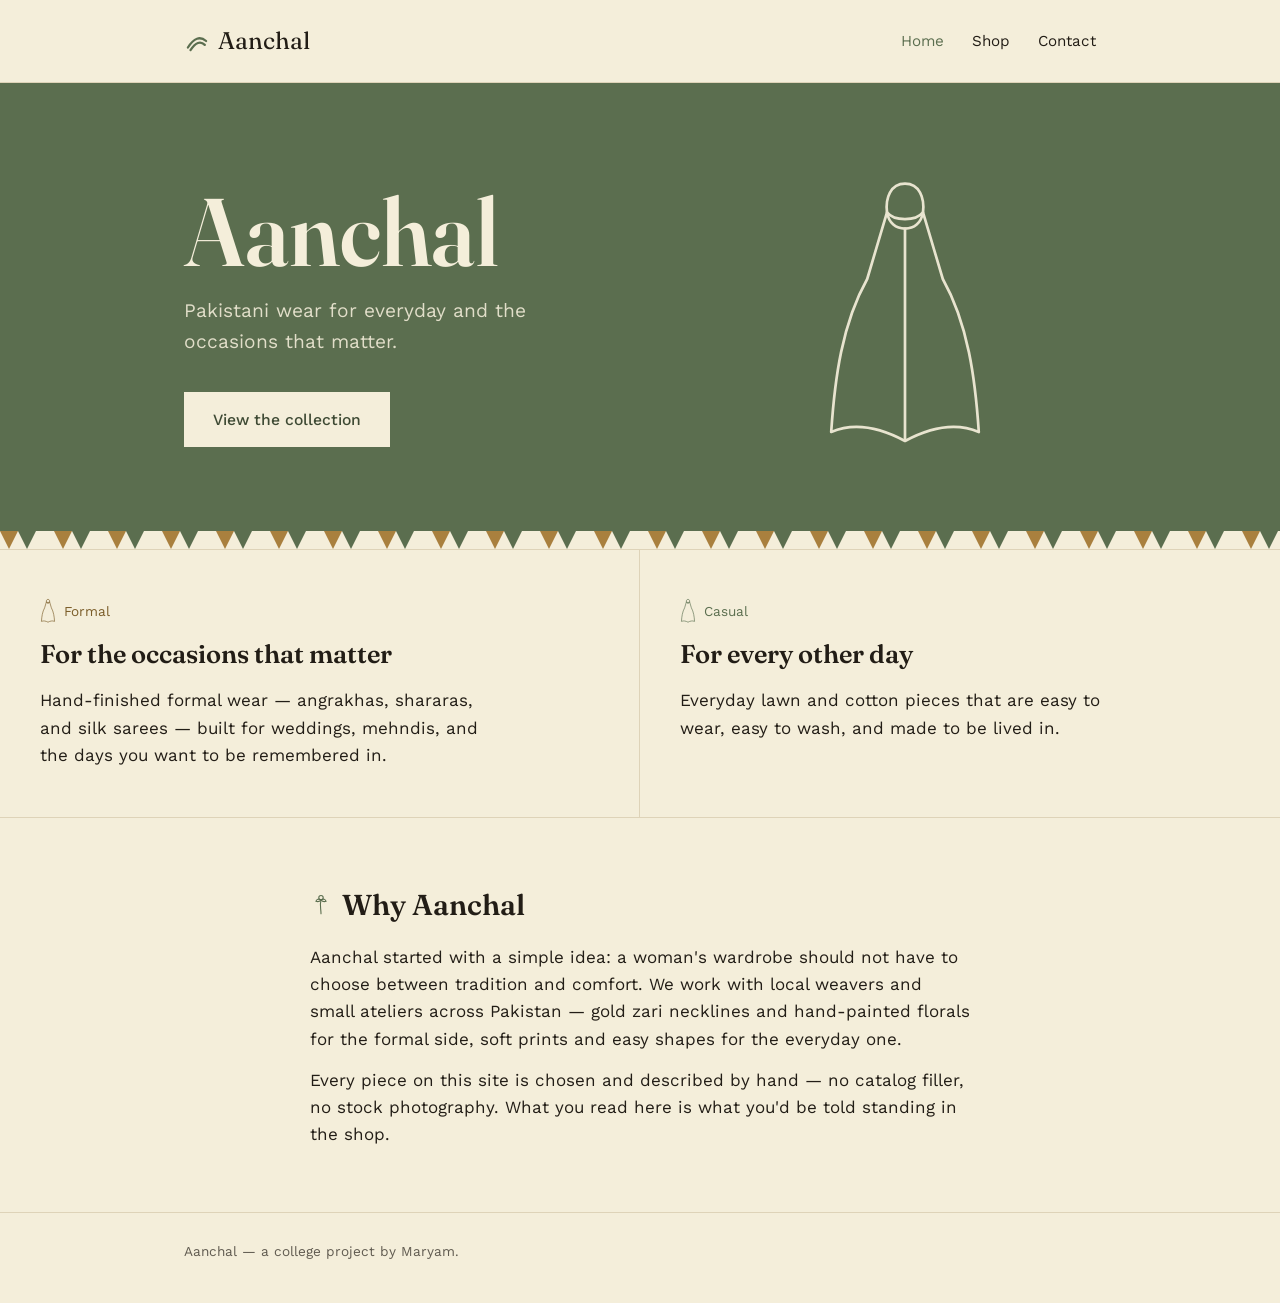
==== index.html @ 56ca83da "Aanchal clothing store website" ====
<!DOCTYPE html>
<html lang="en">
<head>
  <meta charset="UTF-8">
  <meta name="viewport" content="width=device-width, initial-scale=1.0">
  <title>Aanchal — Pakistani Formal &amp; Casual Wear</title>
  <link rel="preconnect" href="https://fonts.googleapis.com">
  <link href="https://fonts.googleapis.com/css2?family=Fraunces:wght@500;600&family=Work+Sans:wght@400;500&display=swap" rel="stylesheet">
  <link rel="stylesheet" href="style.css">
</head>
<body>

  <header class="site-header">
    <div class="wrap">
      <a class="mark" href="index.html"><svg class="logo-mark" viewBox="0 0 40 40" aria-hidden="true"><path d="M6 30 Q20 8 34 20" /><path d="M10 34 Q22 16 32 26" /></svg>Aanchal</a>
      <nav>
        <a href="index.html" aria-current="page">Home</a>
        <a href="shop.html">Shop</a>
        <a href="contact.html">Contact</a>
      </nav>
    </div>
  </header>

  <main>
    <section class="hero">
      <div class="wrap hero-grid">
        <div>
          <h1>Aanchal</h1>
          <p>Pakistani wear for everyday and the occasions that matter.</p>
          <a class="button" href="shop.html">View the collection</a>
        </div>
        <svg class="dress-mark" viewBox="0 0 200 320" role="img" aria-label="Illustration of a flared dress">
          <path d="M100 14 C84 14 78 30 80 46 C82 58 90 64 100 64 C110 64 118 58 120 46 C122 30 116 14 100 14 Z" />
          <path d="M80 46 L58 120 C30 170 22 230 18 290 C46 278 74 286 100 300 C126 286 154 278 182 290 C178 230 170 170 142 120 L120 46 C112 56 88 56 80 46 Z" />
          <line x1="100" y1="64" x2="100" y2="298" />
        </svg>
      </div>
    </section>
    <div class="trim"></div>

    <section class="split">
      <div class="formal">
        <span class="tag"><svg class="dress-icon" viewBox="0 0 200 320" aria-hidden="true"><path d="M100 14 C84 14 78 30 80 46 C82 58 90 64 100 64 C110 64 118 58 120 46 C122 30 116 14 100 14 Z" /><path d="M80 46 L58 120 C30 170 22 230 18 290 C46 278 74 286 100 300 C126 286 154 278 182 290 C178 230 170 170 142 120 L120 46 C112 56 88 56 80 46 Z" /></svg>Formal</span>
        <h2>For the occasions that matter</h2>
        <p>Hand-finished formal wear — angrakhas, shararas, and silk sarees — built for weddings, mehndis, and the days you want to be remembered in.</p>
      </div>
      <div class="casual">
        <span class="tag"><svg class="dress-icon" viewBox="0 0 200 320" aria-hidden="true"><path d="M100 14 C84 14 78 30 80 46 C82 58 90 64 100 64 C110 64 118 58 120 46 C122 30 116 14 100 14 Z" /><path d="M80 46 L58 120 C30 170 22 230 18 290 C46 278 74 286 100 300 C126 286 154 278 182 290 C178 230 170 170 142 120 L120 46 C112 56 88 56 80 46 Z" /></svg>Casual</span>
        <h2>For every other day</h2>
        <p>Everyday lawn and cotton pieces that are easy to wear, easy to wash, and made to be lived in.</p>
      </div>
    </section>

    <section class="story wrap">
      <h2><svg class="sprig-icon" viewBox="0 0 60 60" aria-hidden="true"><path d="M30 54 C30 40 26 30 30 16" /><path d="M30 16 C24 12 18 14 16 20 C22 22 27 20 30 16 Z" /><path d="M30 16 C36 12 42 14 44 20 C38 22 33 20 30 16 Z" /><circle cx="30" cy="10" r="6" /></svg>Why Aanchal</h2>
      <p>Aanchal started with a simple idea: a woman's wardrobe should not have to choose between tradition and comfort. We work with local weavers and small ateliers across Pakistan — gold zari necklines and hand-painted florals for the formal side, soft prints and easy shapes for the everyday one.</p>
      <p>Every piece on this site is chosen and described by hand — no catalog filler, no stock photography. What you read here is what you'd be told standing in the shop.</p>
    </section>
  </main>

  <footer class="site-footer">
    <div class="wrap">
      <p>Aanchal — a college project by Maryam.</p>
    </div>
  </footer>

</body>
</html>
---- style.css ----
:root {
  --cream: #f4eeda;
  --ink: #221d16;
  --brass: #a9803e;
  --gold: #7a5c28;
  --stone: #ded3b8;
  --sage: #5b6e4f;
  --sage-deep: #3e4a34;

  --serif: "Fraunces", Georgia, "Times New Roman", serif;
  --sans: "Work Sans", Arial, Helvetica, sans-serif;
}

* {
  box-sizing: border-box;
}

html {
  scroll-behavior: smooth;
}

body {
  margin: 0;
  background: var(--cream);
  color: var(--ink);
  font-family: var(--sans);
  font-size: 17px;
  line-height: 1.6;
}

a {
  color: var(--sage);
}

a:focus-visible,
button:focus-visible {
  outline: 2px solid var(--sage);
  outline-offset: 3px;
}

img {
  max-width: 100%;
}

.wrap {
  max-width: 960px;
  margin: 0 auto;
  padding: 0 24px;
}

/* ---- header ---- */

.site-header {
  border-bottom: 1px solid var(--stone);
}

.site-header .wrap {
  display: flex;
  align-items: center;
  justify-content: space-between;
  padding-top: 22px;
  padding-bottom: 22px;
}

.site-header .mark {
  display: inline-flex;
  align-items: center;
  gap: 8px;
  font-family: var(--serif);
  font-size: 1.5rem;
  text-decoration: none;
  color: var(--ink);
}

.logo-mark {
  width: 26px;
  height: 26px;
  fill: none;
  stroke: var(--sage);
  stroke-width: 3.5;
  stroke-linecap: round;
}

.site-header nav {
  display: flex;
  gap: 28px;
}

.site-header nav a {
  color: var(--ink);
  text-decoration: none;
  font-size: 0.95rem;
}

.site-header nav a:hover,
.site-header nav a[aria-current="page"] {
  color: var(--sage);
}

/* ---- trim (the scalloped border that runs through the site) ---- */

.trim {
  height: 18px;
  background-image: url("data:image/svg+xml,%3Csvg xmlns='http://www.w3.org/2000/svg' width='54' height='18'%3E%3Cpolygon points='0,0 18,0 9,18' fill='%23a9803e'/%3E%3Cpolygon points='18,0 36,0 27,18' fill='%235b6e4f'/%3E%3Cpolygon points='36,0 54,0 45,18' fill='%23f4eeda'/%3E%3C/svg%3E");
  background-repeat: repeat-x;
  background-size: 54px 18px;
}

/* ---- hero ---- */

.hero {
  background: var(--sage);
  color: var(--cream);
}

.hero .wrap {
  padding: 88px 24px 72px;
}

.hero h1 {
  font-family: var(--serif);
  font-weight: 600;
  font-size: clamp(3.2rem, 10vw, 6rem);
  margin: 0 0 18px;
  line-height: 0.98;
  color: var(--cream);
}

.hero p {
  max-width: 36ch;
  font-size: 1.2rem;
  margin: 0 0 34px;
  color: var(--cream);
  opacity: 0.88;
}

.button {
  display: inline-block;
  background: var(--cream);
  color: var(--sage-deep);
  font-family: var(--sans);
  font-weight: 500;
  font-size: 0.98rem;
  text-decoration: none;
  padding: 14px 28px;
  border: 1px solid var(--cream);
}

.button:hover {
  background: var(--sage-deep);
  color: var(--cream);
}

.button:focus-visible {
  outline: 2px solid var(--brass);
  outline-offset: 3px;
}

/* ---- two-part intro ---- */

.split {
  display: grid;
  grid-template-columns: 1fr 1fr;
  border-top: 1px solid var(--stone);
  border-bottom: 1px solid var(--stone);
}

.split > div {
  padding: 48px 40px;
}

.split > div:first-child {
  border-right: 1px solid var(--stone);
}

.split h2 {
  font-family: var(--serif);
  font-weight: 600;
  font-size: 1.6rem;
  margin: 0 0 12px;
}

.split .tag {
  display: inline-flex;
  align-items: center;
  gap: 8px;
  font-size: 0.85rem;
  color: var(--gold);
  margin-bottom: 10px;
}

.split .casual .tag {
  color: var(--sage);
}

.dress-icon {
  width: 16px;
  height: 26px;
  fill: none;
  stroke: currentColor;
  stroke-width: 8;
  stroke-linejoin: round;
}

/* ---- hero illustration ---- */

.hero-grid {
  display: grid;
  grid-template-columns: 1.3fr 1fr;
  align-items: center;
  gap: 32px;
}

.dress-mark {
  width: 100%;
  max-width: 180px;
  height: auto;
  justify-self: center;
  fill: none;
  stroke: var(--cream);
  stroke-width: 3;
  stroke-linejoin: round;
  stroke-linecap: round;
  opacity: 0.92;
}


.split p {
  margin: 0;
  max-width: 42ch;
}

/* ---- story block ---- */

.story {
  padding: 64px 0;
  max-width: 60ch;
}

.story h2 {
  display: flex;
  align-items: center;
  gap: 10px;
  font-family: var(--serif);
  font-weight: 600;
  font-size: 1.8rem;
  margin: 0 0 16px;
}

.sprig-icon {
  width: 22px;
  height: 22px;
  fill: none;
  stroke: var(--sage);
  stroke-width: 3;
  stroke-linejoin: round;
  stroke-linecap: round;
}

.story p {
  margin: 0 0 14px;
}

.story p:last-child {
  margin-bottom: 0;
}

/* ---- shop list ---- */

.page-hero {
  background: var(--sage-deep);
  color: var(--cream);
  padding: 56px 0;
}

.page-hero h1 {
  font-family: var(--serif);
  font-weight: 600;
  font-size: clamp(2.4rem, 6vw, 3.2rem);
  margin: 0 0 10px;
  color: var(--cream);
}

.page-hero p {
  margin: 0;
  max-width: 48ch;
  color: var(--cream);
  opacity: 0.88;
}

.category {
  margin-top: 48px;
}

.category:first-of-type {
  margin-top: 56px;
}

.category h2 {
  display: flex;
  align-items: center;
  gap: 10px;
  font-family: var(--serif);
  font-weight: 600;
  font-size: 1.5rem;
  color: var(--gold);
  margin: 0 0 4px;
}

.category.casual h2 {
  color: var(--sage);
}

.category-icon {
  width: 18px;
  height: 29px;
  fill: none;
  stroke: currentColor;
  stroke-width: 8;
  stroke-linejoin: round;
}

.category .count {
  font-size: 0.9rem;
  color: var(--ink);
  opacity: 0.65;
  margin: 0 0 8px;
}

.item-list {
  border-top: 1px solid var(--stone);
}

.item {
  display: flex;
  align-items: center;
  gap: 20px;
  padding: 18px 20px;
  border-bottom: 1px solid var(--stone);
  border-left: 3px solid var(--gold);
  transition: background-color 0.15s ease;
}

.item > div {
  flex: 1;
  min-width: 0;
}

.category.casual .item {
  border-left-color: var(--sage);
}

.item-art {
  width: 64px;
  height: 171px;
  flex-shrink: 0;
  object-fit: cover;
  object-position: top center;
  border: 1px solid var(--stone);
}

.item:hover {
  background-color: var(--stone);
  background-color: color-mix(in srgb, var(--stone) 55%, transparent);
}

.item-name {
  font-family: var(--serif);
  font-size: 1.2rem;
  margin: 0 0 6px;
}

.item-desc {
  margin: 0;
  max-width: 52ch;
  font-size: 0.97rem;
}

.item-price {
  font-family: var(--serif);
  font-size: 1.2rem;
  white-space: nowrap;
  padding-top: 2px;
}

/* ---- contact ---- */

.contact-main {
  padding: 88px 0;
  display: flex;
  justify-content: center;
  text-align: center;
}

.contact-card {
  max-width: 46ch;
  border: 1px solid var(--stone);
  padding: 56px 48px;
}

.contact-card h1 {
  font-family: var(--serif);
  font-weight: 600;
  font-size: clamp(2.2rem, 6vw, 3rem);
  margin: 0 0 20px;
}

.contact-card p {
  margin: 0 0 20px;
}

.contact-card .email {
  display: inline-block;
  font-family: var(--serif);
  font-size: 1.3rem;
  border-bottom: 1px solid var(--brass);
  padding-bottom: 2px;
  text-decoration: none;
  color: var(--ink);
}

.contact-card .place {
  margin-top: 28px;
  font-size: 0.9rem;
  color: var(--ink);
  opacity: 0.7;
}

/* ---- footer ---- */

.site-footer {
  border-top: 1px solid var(--stone);
  padding: 28px 0 40px;
}

.site-footer p {
  margin: 0;
  font-size: 0.85rem;
  color: var(--ink);
  opacity: 0.7;
}

/* ---- mobile ---- */

@media (max-width: 640px) {
  .wrap {
    padding: 0 18px;
  }

  .site-header .wrap {
    flex-direction: column;
    align-items: flex-start;
    gap: 14px;
  }

  .site-header nav {
    gap: 20px;
  }

  .hero .wrap {
    padding: 56px 18px 48px;
  }

  .page-hero {
    padding: 40px 0;
  }

  .hero-grid {
    grid-template-columns: 1fr;
    text-align: center;
  }

  .hero-grid .button {
    margin: 0 auto;
  }

  .dress-mark {
    max-width: 120px;
    order: -1;
  }

  .contact-card {
    padding: 40px 28px;
  }

  .split {
    grid-template-columns: 1fr;
  }

  .split > div:first-child {
    border-right: none;
    border-bottom: 1px solid var(--stone);
  }

  .split > div {
    padding: 32px 0;
  }

  .item {
    flex-direction: column;
    align-items: flex-start;
    gap: 10px;
  }

  .item-art {
    width: 84px;
    height: 224px;
  }

  .contact-main {
    padding: 56px 0;
  }
}
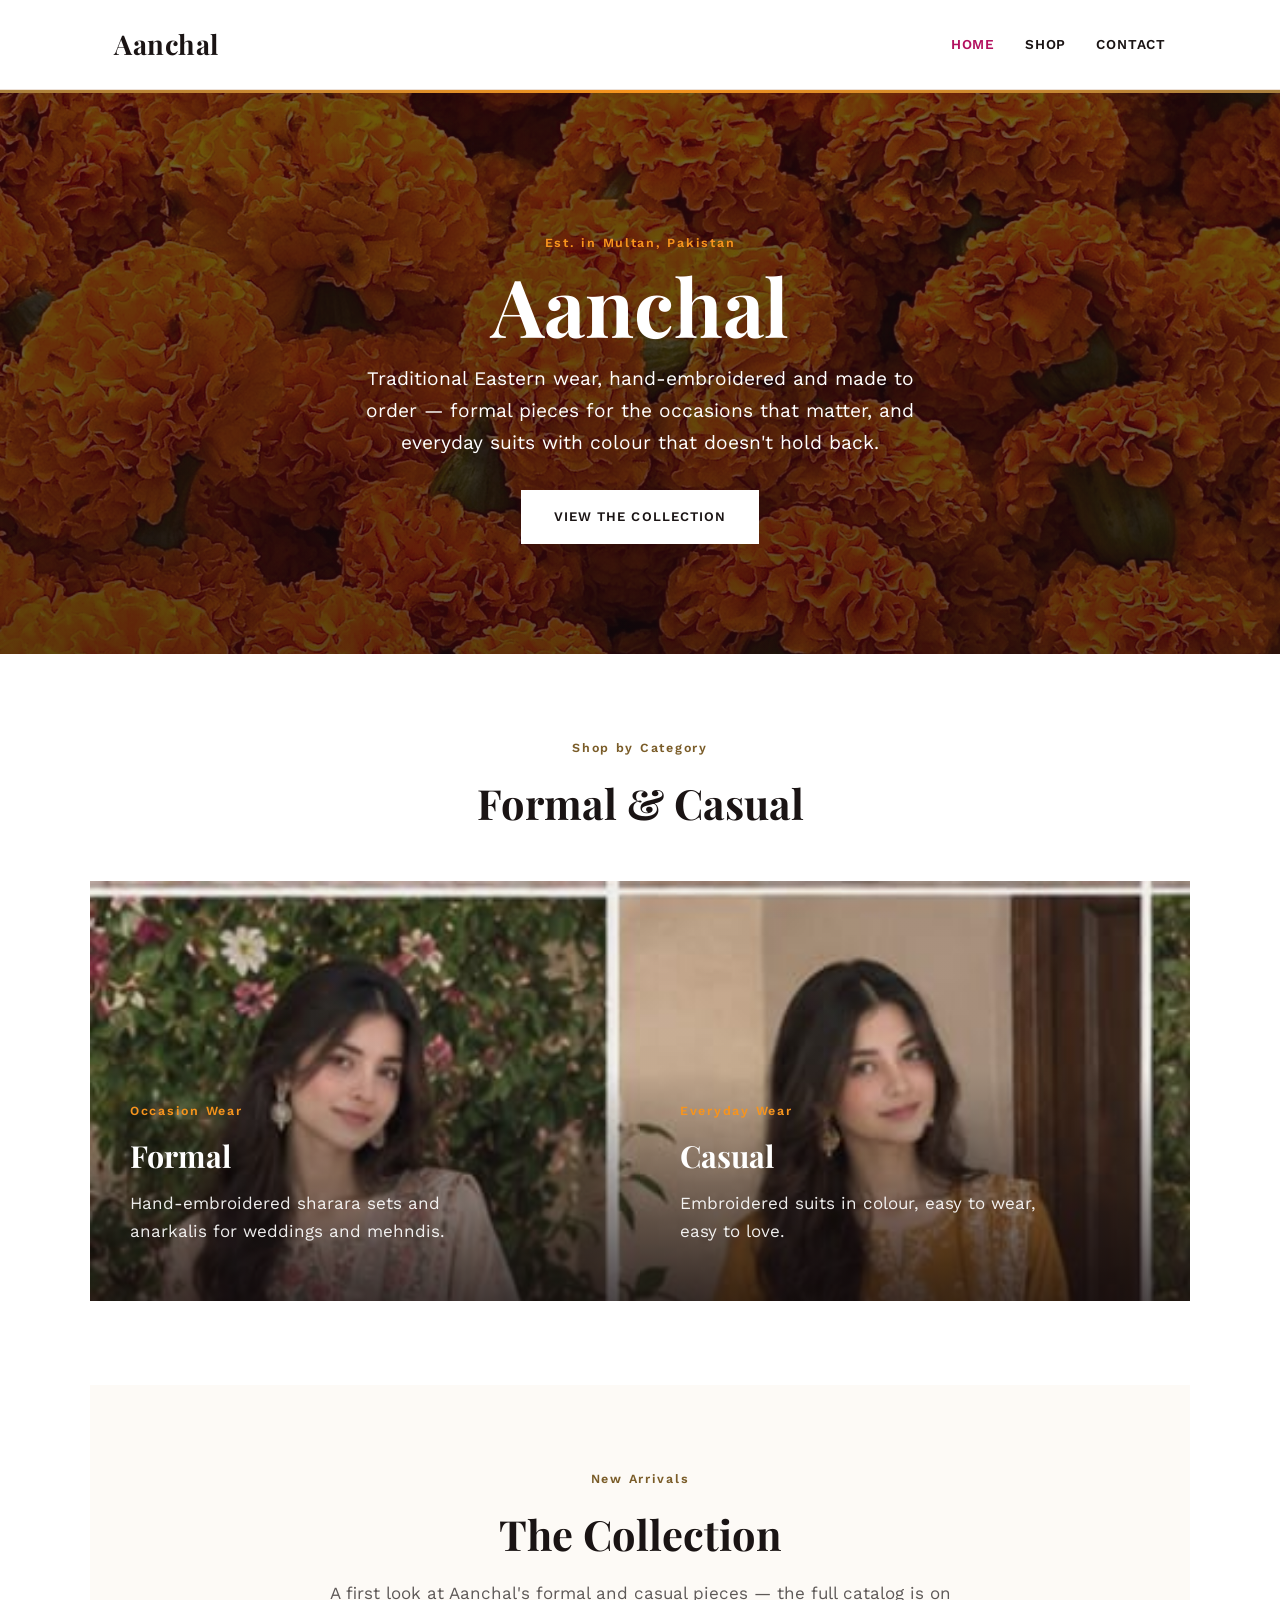
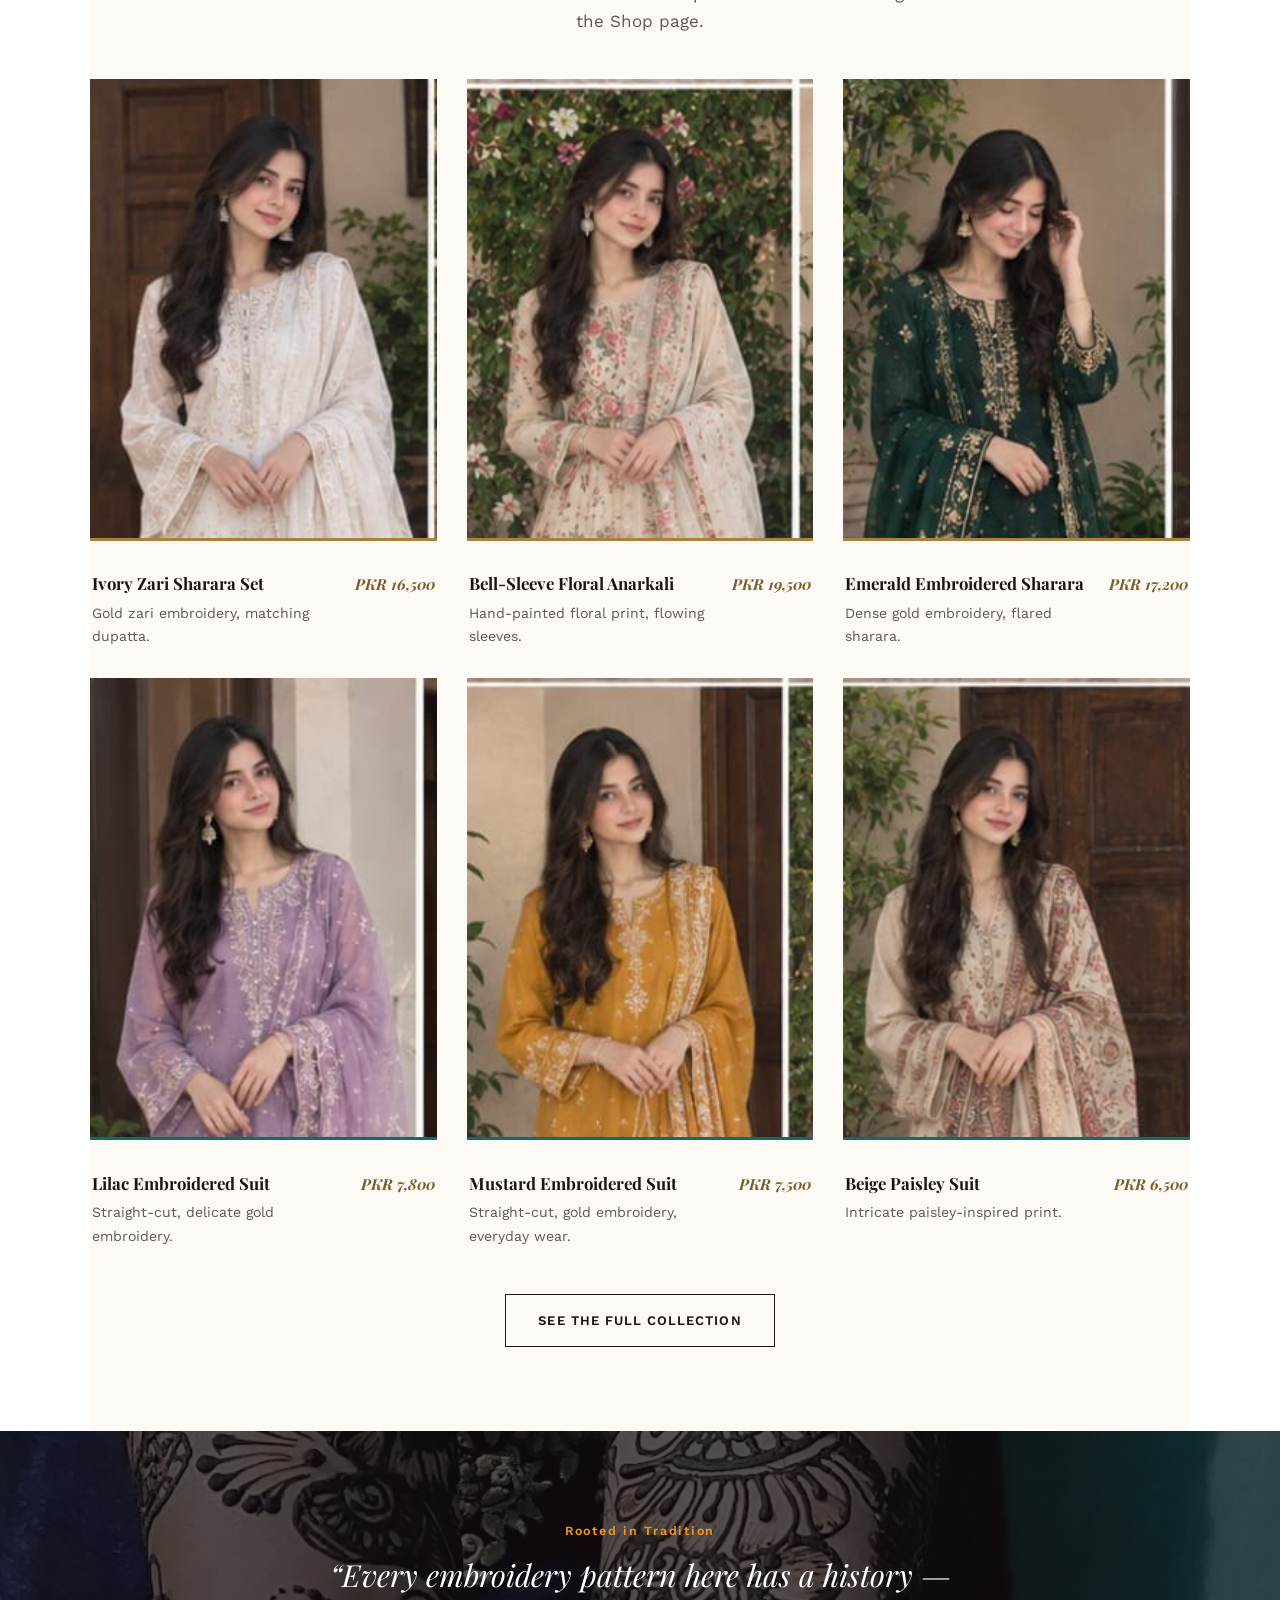
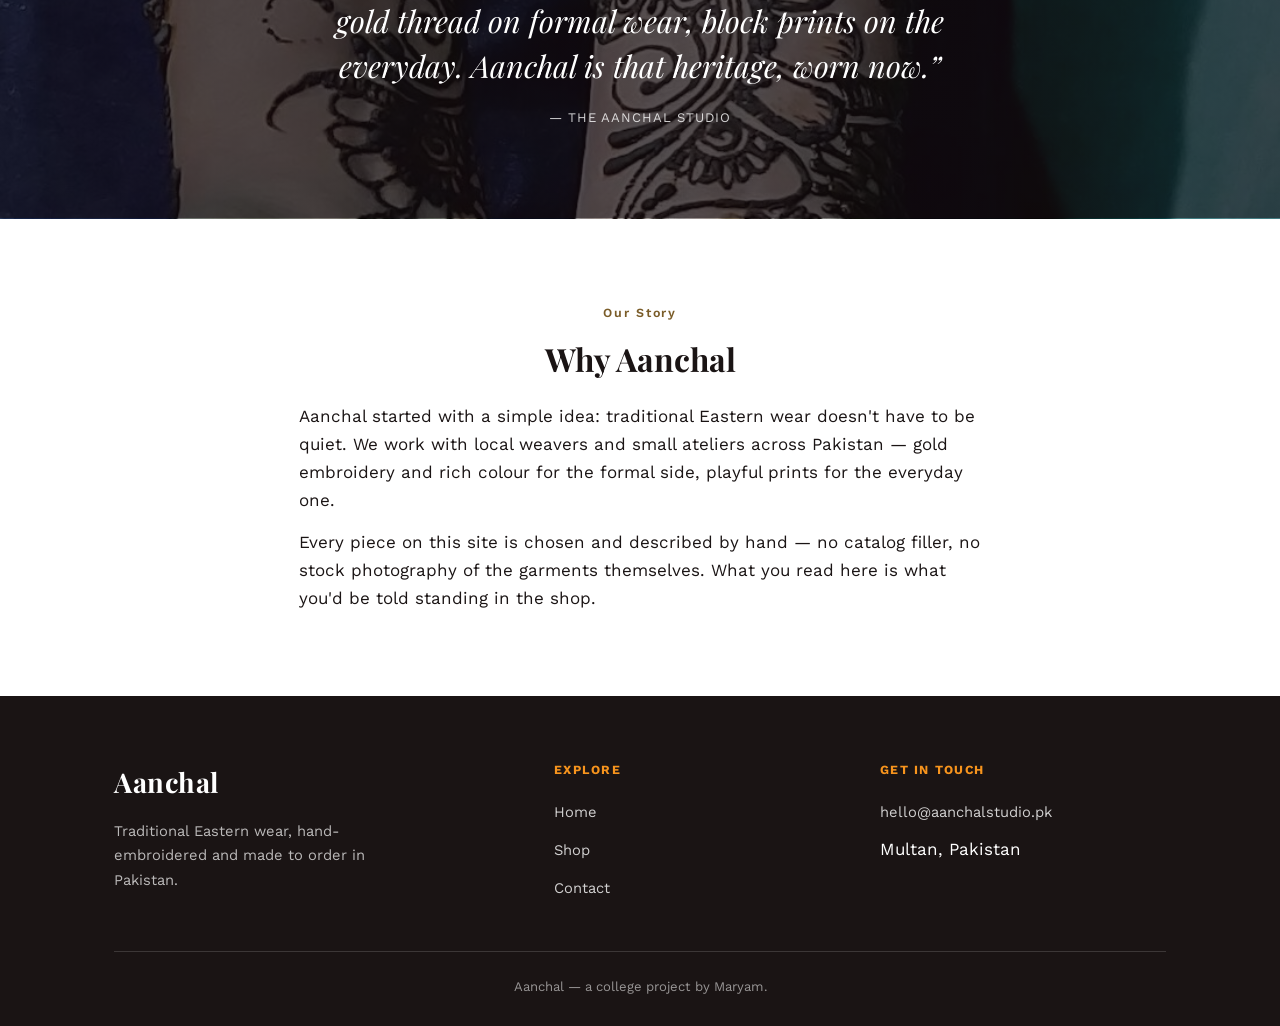
==== commit b5b84252: "Mature, traditional-branded redesign: wordmark logo, real free-license photography, new sections" ====
--- a/index.html
+++ b/index.html
@@ -3,16 +3,16 @@
 <head>
   <meta charset="UTF-8">
   <meta name="viewport" content="width=device-width, initial-scale=1.0">
-  <title>Aanchal — Pakistani Formal &amp; Casual Wear</title>
+  <title>Aanchal — Traditional Eastern Wear</title>
   <link rel="preconnect" href="https://fonts.googleapis.com">
-  <link href="https://fonts.googleapis.com/css2?family=Fraunces:wght@500;600&family=Work+Sans:wght@400;500&display=swap" rel="stylesheet">
+  <link href="https://fonts.googleapis.com/css2?family=Playfair+Display:ital,wght@0,700;1,600&family=Work+Sans:wght@400;500;600&display=swap" rel="stylesheet">
   <link rel="stylesheet" href="style.css">
 </head>
 <body>
 
   <header class="site-header">
     <div class="wrap">
-      <a class="mark" href="index.html"><svg class="logo-mark" viewBox="0 0 40 40" aria-hidden="true"><path d="M6 30 Q20 8 34 20" /><path d="M10 34 Q22 16 32 26" /></svg>Aanchal</a>
+      <a class="mark" href="index.html">Aanchal</a>
       <nav>
         <a href="index.html" aria-current="page">Home</a>
         <a href="shop.html">Shop</a>
@@ -20,49 +20,171 @@
       </nav>
     </div>
   </header>
+  <div class="trim"></div>
 
   <main>
     <section class="hero">
-      <div class="wrap hero-grid">
-        <div>
-          <h1>Aanchal</h1>
-          <p>Pakistani wear for everyday and the occasions that matter.</p>
-          <a class="button" href="shop.html">View the collection</a>
-        </div>
-        <svg class="dress-mark" viewBox="0 0 200 320" role="img" aria-label="Illustration of a flared dress">
-          <path d="M100 14 C84 14 78 30 80 46 C82 58 90 64 100 64 C110 64 118 58 120 46 C122 30 116 14 100 14 Z" />
-          <path d="M80 46 L58 120 C30 170 22 230 18 290 C46 278 74 286 100 300 C126 286 154 278 182 290 C178 230 170 170 142 120 L120 46 C112 56 88 56 80 46 Z" />
-          <line x1="100" y1="64" x2="100" y2="298" />
-        </svg>
-      </div>
-    </section>
-    <div class="trim"></div>
-
-    <section class="split">
-      <div class="formal">
-        <span class="tag"><svg class="dress-icon" viewBox="0 0 200 320" aria-hidden="true"><path d="M100 14 C84 14 78 30 80 46 C82 58 90 64 100 64 C110 64 118 58 120 46 C122 30 116 14 100 14 Z" /><path d="M80 46 L58 120 C30 170 22 230 18 290 C46 278 74 286 100 300 C126 286 154 278 182 290 C178 230 170 170 142 120 L120 46 C112 56 88 56 80 46 Z" /></svg>Formal</span>
-        <h2>For the occasions that matter</h2>
-        <p>Hand-finished formal wear — angrakhas, shararas, and silk sarees — built for weddings, mehndis, and the days you want to be remembered in.</p>
-      </div>
-      <div class="casual">
-        <span class="tag"><svg class="dress-icon" viewBox="0 0 200 320" aria-hidden="true"><path d="M100 14 C84 14 78 30 80 46 C82 58 90 64 100 64 C110 64 118 58 120 46 C122 30 116 14 100 14 Z" /><path d="M80 46 L58 120 C30 170 22 230 18 290 C46 278 74 286 100 300 C126 286 154 278 182 290 C178 230 170 170 142 120 L120 46 C112 56 88 56 80 46 Z" /></svg>Casual</span>
-        <h2>For every other day</h2>
-        <p>Everyday lawn and cotton pieces that are easy to wear, easy to wash, and made to be lived in.</p>
+      <div class="wrap">
+        <span class="eyebrow">Est. in Multan, Pakistan</span>
+        <h1>Aanchal</h1>
+        <p>Traditional Eastern wear, hand-embroidered and made to order — formal pieces for the occasions that matter, and everyday suits with colour that doesn't hold back.</p>
+        <a class="button on-dark" href="shop.html">View the Collection</a>
       </div>
     </section>
 
-    <section class="story wrap">
-      <h2><svg class="sprig-icon" viewBox="0 0 60 60" aria-hidden="true"><path d="M30 54 C30 40 26 30 30 16" /><path d="M30 16 C24 12 18 14 16 20 C22 22 27 20 30 16 Z" /><path d="M30 16 C36 12 42 14 44 20 C38 22 33 20 30 16 Z" /><circle cx="30" cy="10" r="6" /></svg>Why Aanchal</h2>
-      <p>Aanchal started with a simple idea: a woman's wardrobe should not have to choose between tradition and comfort. We work with local weavers and small ateliers across Pakistan — gold zari necklines and hand-painted florals for the formal side, soft prints and easy shapes for the everyday one.</p>
-      <p>Every piece on this site is chosen and described by hand — no catalog filler, no stock photography. What you read here is what you'd be told standing in the shop.</p>
+    <section class="collection wrap reveal">
+      <div class="section-head">
+        <span class="eyebrow">Shop by Category</span>
+        <h2>Formal &amp; Casual</h2>
+      </div>
+      <div class="category-tiles">
+        <a class="tile tile-formal" href="shop.html">
+          <div class="tile-body">
+            <span class="eyebrow">Occasion Wear</span>
+            <h3>Formal</h3>
+            <p>Hand-embroidered sharara sets and anarkalis for weddings and mehndis.</p>
+          </div>
+        </a>
+        <a class="tile tile-casual" href="shop.html">
+          <div class="tile-body">
+            <span class="eyebrow">Everyday Wear</span>
+            <h3>Casual</h3>
+            <p>Embroidered suits in colour, easy to wear, easy to love.</p>
+          </div>
+        </a>
+      </div>
+    </section>
+
+    <section class="collection on-paper wrap reveal">
+      <div class="section-head">
+        <span class="eyebrow">New Arrivals</span>
+        <h2>The Collection</h2>
+        <p>A first look at Aanchal's formal and casual pieces — the full catalog is on the Shop page.</p>
+      </div>
+      <div class="grid">
+        <div class="card">
+          <div class="card-photo">
+            <img src="images/formal-ivory-sharara.jpg" alt="Ivory sharara set with gold embroidery">
+          </div>
+          <div class="card-body">
+            <div>
+              <p class="card-name">Ivory Zari Sharara Set</p>
+              <p class="card-desc">Gold zari embroidery, matching dupatta.</p>
+            </div>
+            <p class="card-price">PKR 16,500</p>
+          </div>
+        </div>
+        <div class="card">
+          <div class="card-photo">
+            <img src="images/formal-floral-anarkali.jpg" alt="Ivory floor-length anarkali with a pink floral print">
+          </div>
+          <div class="card-body">
+            <div>
+              <p class="card-name">Bell-Sleeve Floral Anarkali</p>
+              <p class="card-desc">Hand-painted floral print, flowing sleeves.</p>
+            </div>
+            <p class="card-price">PKR 19,500</p>
+          </div>
+        </div>
+        <div class="card">
+          <div class="card-photo">
+            <img src="images/formal-emerald-sharara.jpg" alt="Emerald green sharara set with gold embroidery">
+          </div>
+          <div class="card-body">
+            <div>
+              <p class="card-name">Emerald Embroidered Sharara</p>
+              <p class="card-desc">Dense gold embroidery, flared sharara.</p>
+            </div>
+            <p class="card-price">PKR 17,200</p>
+          </div>
+        </div>
+        <div class="card casual">
+          <div class="card-photo">
+            <img src="images/casual-lilac-suit.jpg" alt="Lilac suit with delicate gold embroidery">
+          </div>
+          <div class="card-body">
+            <div>
+              <p class="card-name">Lilac Embroidered Suit</p>
+              <p class="card-desc">Straight-cut, delicate gold embroidery.</p>
+            </div>
+            <p class="card-price">PKR 7,800</p>
+          </div>
+        </div>
+        <div class="card casual">
+          <div class="card-photo">
+            <img src="images/casual-mustard-suit.jpg" alt="Mustard yellow suit with gold embroidery">
+          </div>
+          <div class="card-body">
+            <div>
+              <p class="card-name">Mustard Embroidered Suit</p>
+              <p class="card-desc">Straight-cut, gold embroidery, everyday wear.</p>
+            </div>
+            <p class="card-price">PKR 7,500</p>
+          </div>
+        </div>
+        <div class="card casual">
+          <div class="card-photo">
+            <img src="images/casual-beige-paisley-suit.jpg" alt="Beige suit with a paisley-inspired print">
+          </div>
+          <div class="card-body">
+            <div>
+              <p class="card-name">Beige Paisley Suit</p>
+              <p class="card-desc">Intricate paisley-inspired print.</p>
+            </div>
+            <p class="card-price">PKR 6,500</p>
+          </div>
+        </div>
+      </div>
+      <div class="collection-more">
+        <a class="button ghost" href="shop.html">See the Full Collection</a>
+      </div>
+    </section>
+
+    <section class="heritage-strip reveal">
+      <div class="wrap">
+        <span class="eyebrow">Rooted in Tradition</span>
+        <p>&ldquo;Every embroidery pattern here has a history — gold thread on formal wear, block prints on the everyday. Aanchal is that heritage, worn now.&rdquo;</p>
+        <cite>— The Aanchal Studio</cite>
+      </div>
+    </section>
+
+    <section class="story reveal">
+      <span class="eyebrow story-eyebrow">Our Story</span>
+      <h2>Why Aanchal</h2>
+      <p>Aanchal started with a simple idea: traditional Eastern wear doesn't have to be quiet. We work with local weavers and small ateliers across Pakistan — gold embroidery and rich colour for the formal side, playful prints for the everyday one.</p>
+      <p>Every piece on this site is chosen and described by hand — no catalog filler, no stock photography of the garments themselves. What you read here is what you'd be told standing in the shop.</p>
     </section>
   </main>
 
   <footer class="site-footer">
     <div class="wrap">
-      <p>Aanchal — a college project by Maryam.</p>
+      <div class="footer-grid">
+        <div>
+          <a class="mark" href="index.html">Aanchal</a>
+          <p>Traditional Eastern wear, hand-embroidered and made to order in Pakistan.</p>
+        </div>
+        <div class="footer-col">
+          <h4>Explore</h4>
+          <ul>
+            <li><a href="index.html">Home</a></li>
+            <li><a href="shop.html">Shop</a></li>
+            <li><a href="contact.html">Contact</a></li>
+          </ul>
+        </div>
+        <div class="footer-col">
+          <h4>Get in Touch</h4>
+          <ul>
+            <li><a href="mailto:hello@aanchalstudio.pk">hello@aanchalstudio.pk</a></li>
+            <li>Multan, Pakistan</li>
+          </ul>
+        </div>
+      </div>
+      <div class="bottom">
+        <p>Aanchal — a college project by Maryam.</p>
+      </div>
     </div>
   </footer>
 
+  <script src="script.js"></script>
 </body>
 </html>
--- a/style.css
+++ b/style.css
@@ -1,13 +1,17 @@
 :root {
-  --cream: #f4eeda;
-  --ink: #221d16;
-  --brass: #a9803e;
-  --gold: #7a5c28;
-  --stone: #ded3b8;
-  --sage: #5b6e4f;
-  --sage-deep: #3e4a34;
-
-  --serif: "Fraunces", Georgia, "Times New Roman", serif;
+  --white: #ffffff;
+  --ink: #1a1414;
+  --rani: #b3105f;
+  --marigold: #f7941d;
+  --teal: #0b6e6e;
+  --gold: #a9803e;
+  --gold-text: #7a5c28;
+  --rani-tint: #fbe8f0;
+  --teal-tint: #e3f0ef;
+  --paper: #fdfaf6;
+  --line: #ece1d8;
+
+  --display: "Playfair Display", Georgia, "Times New Roman", serif;
   --sans: "Work Sans", Arial, Helvetica, sans-serif;
 }
 
@@ -21,20 +25,20 @@
 
 body {
   margin: 0;
-  background: var(--cream);
+  background: var(--white);
   color: var(--ink);
   font-family: var(--sans);
   font-size: 17px;
-  line-height: 1.6;
+  line-height: 1.65;
 }
 
 a {
-  color: var(--sage);
+  color: var(--rani);
 }
 
 a:focus-visible,
 button:focus-visible {
-  outline: 2px solid var(--sage);
+  outline: 2px solid var(--teal);
   outline-offset: 3px;
 }
 
@@ -43,15 +47,48 @@
 }
 
 .wrap {
-  max-width: 960px;
+  max-width: 1100px;
   margin: 0 auto;
   padding: 0 24px;
 }
 
+.eyebrow {
+  display: block;
+  font-size: 0.78rem;
+  font-weight: 600;
+  letter-spacing: 0.14em;
+  color: var(--gold-text);
+  margin-bottom: 10px;
+}
+
+/* ---- reveal-on-scroll ---- */
+
+.reveal {
+  opacity: 0;
+  transform: translateY(18px);
+  transition: opacity 0.7s ease, transform 0.7s ease;
+}
+
+.reveal.is-visible {
+  opacity: 1;
+  transform: none;
+}
+
+@media (prefers-reduced-motion: reduce) {
+  .reveal {
+    opacity: 1;
+    transform: none;
+    transition: none;
+  }
+}
+
 /* ---- header ---- */
 
 .site-header {
-  border-bottom: 1px solid var(--stone);
+  border-bottom: 1px solid var(--line);
+  background: var(--white);
+  position: relative;
+  z-index: 5;
 }
 
 .site-header .wrap {
@@ -62,331 +99,483 @@
   padding-bottom: 22px;
 }
 
-.site-header .mark {
-  display: inline-flex;
-  align-items: center;
-  gap: 8px;
-  font-family: var(--serif);
-  font-size: 1.5rem;
+.mark {
+  font-family: var(--display);
+  font-weight: 700;
+  font-size: 1.7rem;
+  letter-spacing: 0.02em;
   text-decoration: none;
   color: var(--ink);
-}
-
-.logo-mark {
-  width: 26px;
-  height: 26px;
-  fill: none;
-  stroke: var(--sage);
-  stroke-width: 3.5;
-  stroke-linecap: round;
 }
 
 .site-header nav {
   display: flex;
-  gap: 28px;
+  gap: 30px;
 }
 
 .site-header nav a {
   color: var(--ink);
   text-decoration: none;
-  font-size: 0.95rem;
+  font-size: 0.85rem;
+  font-weight: 600;
+  letter-spacing: 0.06em;
+  text-transform: uppercase;
 }
 
 .site-header nav a:hover,
 .site-header nav a[aria-current="page"] {
-  color: var(--sage);
-}
-
-/* ---- trim (the scalloped border that runs through the site) ---- */
+  color: var(--rani);
+}
+
+/* ---- gold trim ---- */
 
 .trim {
-  height: 18px;
-  background-image: url("data:image/svg+xml,%3Csvg xmlns='http://www.w3.org/2000/svg' width='54' height='18'%3E%3Cpolygon points='0,0 18,0 9,18' fill='%23a9803e'/%3E%3Cpolygon points='18,0 36,0 27,18' fill='%235b6e4f'/%3E%3Cpolygon points='36,0 54,0 45,18' fill='%23f4eeda'/%3E%3C/svg%3E");
-  background-repeat: repeat-x;
-  background-size: 54px 18px;
-}
-
-/* ---- hero ---- */
-
-.hero {
-  background: var(--sage);
-  color: var(--cream);
-}
-
-.hero .wrap {
-  padding: 88px 24px 72px;
-}
-
-.hero h1 {
-  font-family: var(--serif);
-  font-weight: 600;
-  font-size: clamp(3.2rem, 10vw, 6rem);
-  margin: 0 0 18px;
-  line-height: 0.98;
-  color: var(--cream);
-}
-
-.hero p {
-  max-width: 36ch;
-  font-size: 1.2rem;
-  margin: 0 0 34px;
-  color: var(--cream);
-  opacity: 0.88;
-}
+  height: 3px;
+  background: linear-gradient(90deg, var(--gold), var(--marigold), var(--gold));
+}
+
+/* ---- buttons ---- */
 
 .button {
   display: inline-block;
-  background: var(--cream);
-  color: var(--sage-deep);
+  background: var(--rani);
+  color: var(--white);
   font-family: var(--sans);
-  font-weight: 500;
-  font-size: 0.98rem;
+  font-weight: 600;
+  font-size: 0.82rem;
+  letter-spacing: 0.08em;
+  text-transform: uppercase;
   text-decoration: none;
-  padding: 14px 28px;
-  border: 1px solid var(--cream);
+  padding: 15px 32px;
+  border: 1px solid var(--rani);
+  transition: background-color 0.15s ease, color 0.15s ease;
 }
 
 .button:hover {
-  background: var(--sage-deep);
-  color: var(--cream);
-}
-
-.button:focus-visible {
-  outline: 2px solid var(--brass);
-  outline-offset: 3px;
-}
-
-/* ---- two-part intro ---- */
+  background: transparent;
+  color: var(--rani);
+}
+
+.button.ghost {
+  background: transparent;
+  color: var(--ink);
+  border-color: var(--ink);
+}
+
+.button.ghost:hover {
+  background: var(--ink);
+  color: var(--white);
+}
+
+.button.on-dark {
+  background: var(--white);
+  color: var(--ink);
+  border-color: var(--white);
+}
+
+.button.on-dark:hover {
+  background: transparent;
+  color: var(--white);
+}
+
+/* ---- hero ---- */
+
+.hero {
+  position: relative;
+  padding: 140px 0 110px;
+  text-align: center;
+  color: var(--white);
+  background-image: linear-gradient(rgba(20, 10, 14, 0.62), rgba(20, 10, 14, 0.68)), url("images/texture/marigold.jpg");
+  background-size: cover;
+  background-position: center 30%;
+}
+
+.hero .wrap {
+  position: relative;
+}
+
+.hero .eyebrow {
+  color: var(--marigold);
+}
+
+.hero h1 {
+  font-family: var(--display);
+  font-weight: 700;
+  font-size: clamp(3rem, 8vw, 5rem);
+  margin: 0 0 16px;
+  line-height: 1.05;
+  color: var(--white);
+  animation: settleIn 0.8s ease-out both;
+}
+
+.hero p {
+  max-width: 46ch;
+  margin: 0 auto 32px;
+  font-size: 1.2rem;
+  color: var(--white);
+  opacity: 0.92;
+  animation: settleIn 0.8s ease-out 0.15s both;
+}
+
+.hero .button {
+  animation: settleIn 0.8s ease-out 0.3s both;
+}
+
+@keyframes settleIn {
+  from {
+    opacity: 0;
+    transform: translateY(16px);
+  }
+  to {
+    opacity: 1;
+    transform: none;
+  }
+}
+
+@media (prefers-reduced-motion: reduce) {
+  .hero h1,
+  .hero p,
+  .hero .button {
+    animation: none;
+  }
+}
+
+/* ---- section heading ---- */
+
+.section-head {
+  text-align: center;
+  max-width: 58ch;
+  margin: 0 auto 44px;
+}
+
+.section-head h2 {
+  font-family: var(--display);
+  font-weight: 700;
+  font-size: clamp(2rem, 5vw, 2.6rem);
+  margin: 0 0 10px;
+}
+
+.section-head p {
+  margin: 0;
+  color: var(--ink);
+  opacity: 0.7;
+}
+
+/* ---- shop by category tiles ---- */
+
+.category-tiles {
+  display: grid;
+  grid-template-columns: 1fr 1fr;
+}
+
+.tile {
+  position: relative;
+  min-height: 420px;
+  display: flex;
+  align-items: flex-end;
+  padding: 40px;
+  color: var(--white);
+  text-decoration: none;
+  background-size: cover;
+  background-position: top center;
+}
+
+.tile::before {
+  content: "";
+  position: absolute;
+  inset: 0;
+  background: linear-gradient(to top, rgba(15, 8, 10, 0.75), rgba(15, 8, 10, 0.05) 55%);
+}
+
+.tile-formal {
+  background-image: url("images/formal-floral-anarkali.jpg");
+}
+
+.tile-casual {
+  background-image: url("images/casual-mustard-suit.jpg");
+}
+
+.tile-body {
+  position: relative;
+  z-index: 1;
+}
+
+.tile .eyebrow {
+  color: var(--marigold);
+}
+
+.tile h3 {
+  font-family: var(--display);
+  font-weight: 700;
+  font-size: 1.9rem;
+  margin: 0 0 8px;
+  color: var(--white);
+}
+
+.tile p {
+  margin: 0 0 16px;
+  max-width: 34ch;
+  opacity: 0.92;
+}
+
+/* ---- collection grid (shared by home + shop) ---- */
+
+.collection {
+  padding: 84px 0;
+}
+
+.collection.on-paper {
+  background: var(--paper);
+}
+
+.grid {
+  display: grid;
+  grid-template-columns: repeat(3, 1fr);
+  gap: 30px;
+}
+
+.card {
+  display: flex;
+  flex-direction: column;
+}
+
+.card-photo {
+  position: relative;
+  overflow: hidden;
+  aspect-ratio: 3 / 4;
+  border-bottom: 3px solid var(--gold);
+}
+
+.card.casual .card-photo {
+  border-bottom-color: var(--teal);
+}
+
+.card-photo img {
+  width: 100%;
+  height: 100%;
+  object-fit: cover;
+  object-position: top center;
+  display: block;
+  transition: transform 0.4s ease;
+}
+
+.card:hover .card-photo img {
+  transform: scale(1.04);
+}
+
+.card-body {
+  padding: 16px 2px 0;
+  display: flex;
+  justify-content: space-between;
+  align-items: baseline;
+  gap: 10px;
+}
+
+.card-name {
+  font-family: var(--display);
+  font-weight: 700;
+  font-size: 1.05rem;
+  margin: 0 0 4px;
+}
+
+.card-desc {
+  margin: 0;
+  font-size: 0.88rem;
+  opacity: 0.7;
+  max-width: 34ch;
+}
+
+.card-price {
+  flex-shrink: 0;
+  font-family: var(--display);
+  font-weight: 700;
+  font-style: italic;
+  font-size: 0.95rem;
+  color: var(--gold-text);
+  white-space: nowrap;
+}
+
+.collection-more {
+  text-align: center;
+  margin-top: 46px;
+}
+
+/* ---- traditional element divider ---- */
+
+.heritage-strip {
+  position: relative;
+  padding: 90px 0;
+  text-align: center;
+  color: var(--white);
+  background-image: linear-gradient(rgba(20, 10, 14, 0.72), rgba(20, 10, 14, 0.72)), url("images/texture/henna-crop.jpg");
+  background-size: cover;
+  background-position: center;
+}
+
+.heritage-strip .wrap {
+  max-width: 62ch;
+}
+
+.heritage-strip .eyebrow {
+  color: var(--marigold);
+}
+
+.heritage-strip p {
+  font-family: var(--display);
+  font-style: italic;
+  font-size: clamp(1.4rem, 3.5vw, 1.9rem);
+  line-height: 1.5;
+  margin: 0;
+  color: var(--white);
+}
+
+.heritage-strip cite {
+  display: block;
+  margin-top: 18px;
+  font-family: var(--sans);
+  font-style: normal;
+  font-size: 0.82rem;
+  letter-spacing: 0.08em;
+  text-transform: uppercase;
+  opacity: 0.8;
+}
+
+/* ---- split (formal/casual intro, kept for shop page use) ---- */
 
 .split {
   display: grid;
   grid-template-columns: 1fr 1fr;
-  border-top: 1px solid var(--stone);
-  border-bottom: 1px solid var(--stone);
 }
 
 .split > div {
-  padding: 48px 40px;
-}
-
-.split > div:first-child {
-  border-right: 1px solid var(--stone);
+  padding: 56px 44px;
+}
+
+.split .formal {
+  background: var(--rani-tint);
+}
+
+.split .casual {
+  background: var(--teal-tint);
+}
+
+.split .tag {
+  display: inline-block;
+  font-size: 0.78rem;
+  font-weight: 600;
+  letter-spacing: 0.1em;
+  text-transform: uppercase;
+  color: var(--rani);
+  margin-bottom: 10px;
+}
+
+.split .casual .tag {
+  color: var(--teal);
 }
 
 .split h2 {
-  font-family: var(--serif);
-  font-weight: 600;
-  font-size: 1.6rem;
+  font-family: var(--display);
+  font-weight: 700;
+  font-size: 1.7rem;
   margin: 0 0 12px;
 }
-
-.split .tag {
-  display: inline-flex;
-  align-items: center;
-  gap: 8px;
-  font-size: 0.85rem;
-  color: var(--gold);
-  margin-bottom: 10px;
-}
-
-.split .casual .tag {
-  color: var(--sage);
-}
-
-.dress-icon {
-  width: 16px;
-  height: 26px;
-  fill: none;
-  stroke: currentColor;
-  stroke-width: 8;
-  stroke-linejoin: round;
-}
-
-/* ---- hero illustration ---- */
-
-.hero-grid {
-  display: grid;
-  grid-template-columns: 1.3fr 1fr;
-  align-items: center;
-  gap: 32px;
-}
-
-.dress-mark {
-  width: 100%;
-  max-width: 180px;
-  height: auto;
-  justify-self: center;
-  fill: none;
-  stroke: var(--cream);
-  stroke-width: 3;
-  stroke-linejoin: round;
-  stroke-linecap: round;
-  opacity: 0.92;
-}
-
 
 .split p {
   margin: 0;
   max-width: 42ch;
 }
 
-/* ---- story block ---- */
+/* ---- story ---- */
 
 .story {
-  padding: 64px 0;
-  max-width: 60ch;
+  padding: 84px 0;
+  max-width: 62ch;
+  margin: 0 auto;
+  text-align: center;
+}
+
+.story-eyebrow {
+  text-align: center;
 }
 
 .story h2 {
-  display: flex;
-  align-items: center;
-  gap: 10px;
-  font-family: var(--serif);
-  font-weight: 600;
-  font-size: 1.8rem;
+  font-family: var(--display);
+  font-weight: 700;
+  font-size: 2rem;
   margin: 0 0 16px;
-}
-
-.sprig-icon {
-  width: 22px;
-  height: 22px;
-  fill: none;
-  stroke: var(--sage);
-  stroke-width: 3;
-  stroke-linejoin: round;
-  stroke-linecap: round;
 }
 
 .story p {
   margin: 0 0 14px;
+  text-align: left;
 }
 
 .story p:last-child {
   margin-bottom: 0;
 }
 
-/* ---- shop list ---- */
+/* ---- shop page hero ---- */
 
 .page-hero {
-  background: var(--sage-deep);
-  color: var(--cream);
-  padding: 56px 0;
+  position: relative;
+  padding: 90px 0 64px;
+  text-align: center;
+  color: var(--white);
+  background-image: linear-gradient(rgba(20, 10, 14, 0.68), rgba(20, 10, 14, 0.7)), url("images/texture/marigold.jpg");
+  background-size: cover;
+  background-position: center 35%;
+}
+
+.page-hero .eyebrow {
+  color: var(--marigold);
 }
 
 .page-hero h1 {
-  font-family: var(--serif);
-  font-weight: 600;
+  font-family: var(--display);
+  font-weight: 700;
   font-size: clamp(2.4rem, 6vw, 3.2rem);
   margin: 0 0 10px;
-  color: var(--cream);
+  color: var(--white);
 }
 
 .page-hero p {
-  margin: 0;
+  margin: 0 auto;
   max-width: 48ch;
-  color: var(--cream);
-  opacity: 0.88;
+  color: var(--white);
+  opacity: 0.92;
 }
 
 .category {
-  margin-top: 48px;
-}
-
-.category:first-of-type {
-  margin-top: 56px;
+  padding: 64px 0 20px;
 }
 
 .category h2 {
-  display: flex;
-  align-items: center;
-  gap: 10px;
-  font-family: var(--serif);
-  font-weight: 600;
-  font-size: 1.5rem;
-  color: var(--gold);
-  margin: 0 0 4px;
+  font-family: var(--display);
+  font-weight: 700;
+  font-size: 1.8rem;
+  color: var(--rani);
+  margin: 0 0 6px;
+  text-align: center;
 }
 
 .category.casual h2 {
-  color: var(--sage);
-}
-
-.category-icon {
-  width: 18px;
-  height: 29px;
-  fill: none;
-  stroke: currentColor;
-  stroke-width: 8;
-  stroke-linejoin: round;
+  color: var(--teal);
 }
 
 .category .count {
-  font-size: 0.9rem;
+  text-align: center;
+  font-size: 0.85rem;
+  letter-spacing: 0.06em;
+  text-transform: uppercase;
   color: var(--ink);
   opacity: 0.65;
-  margin: 0 0 8px;
-}
-
-.item-list {
-  border-top: 1px solid var(--stone);
-}
-
-.item {
-  display: flex;
-  align-items: center;
-  gap: 20px;
-  padding: 18px 20px;
-  border-bottom: 1px solid var(--stone);
-  border-left: 3px solid var(--gold);
-  transition: background-color 0.15s ease;
-}
-
-.item > div {
-  flex: 1;
-  min-width: 0;
-}
-
-.category.casual .item {
-  border-left-color: var(--sage);
-}
-
-.item-art {
-  width: 64px;
-  height: 171px;
-  flex-shrink: 0;
-  object-fit: cover;
-  object-position: top center;
-  border: 1px solid var(--stone);
-}
-
-.item:hover {
-  background-color: var(--stone);
-  background-color: color-mix(in srgb, var(--stone) 55%, transparent);
-}
-
-.item-name {
-  font-family: var(--serif);
-  font-size: 1.2rem;
-  margin: 0 0 6px;
-}
-
-.item-desc {
-  margin: 0;
-  max-width: 52ch;
-  font-size: 0.97rem;
-}
-
-.item-price {
-  font-family: var(--serif);
-  font-size: 1.2rem;
-  white-space: nowrap;
-  padding-top: 2px;
+  margin: 0 0 40px;
 }
 
 /* ---- contact ---- */
 
 .contact-main {
-  padding: 88px 0;
+  padding: 100px 0;
   display: flex;
   justify-content: center;
   text-align: center;
@@ -394,13 +583,13 @@
 
 .contact-card {
   max-width: 46ch;
-  border: 1px solid var(--stone);
-  padding: 56px 48px;
+  border: 1px solid var(--line);
+  padding: 60px 50px;
 }
 
 .contact-card h1 {
-  font-family: var(--serif);
-  font-weight: 600;
+  font-family: var(--display);
+  font-weight: 700;
   font-size: clamp(2.2rem, 6vw, 3rem);
   margin: 0 0 20px;
 }
@@ -411,9 +600,11 @@
 
 .contact-card .email {
   display: inline-block;
-  font-family: var(--serif);
+  font-family: var(--display);
+  font-weight: 700;
+  font-style: italic;
   font-size: 1.3rem;
-  border-bottom: 1px solid var(--brass);
+  border-bottom: 2px solid var(--gold);
   padding-bottom: 2px;
   text-decoration: none;
   color: var(--ink);
@@ -421,26 +612,97 @@
 
 .contact-card .place {
   margin-top: 28px;
-  font-size: 0.9rem;
-  color: var(--ink);
+  font-size: 0.85rem;
+  letter-spacing: 0.06em;
+  text-transform: uppercase;
+  color: var(--ink);
+  opacity: 0.65;
+}
+
+/* ---- footer ---- */
+
+.site-footer {
+  background: var(--ink);
+  color: var(--white);
+  padding: 64px 0 28px;
+}
+
+.footer-grid {
+  display: grid;
+  grid-template-columns: 1.4fr 1fr 1fr;
+  gap: 40px;
+  padding-bottom: 40px;
+  border-bottom: 1px solid rgba(255, 255, 255, 0.15);
+}
+
+.footer-grid .mark {
+  color: var(--white);
+}
+
+.footer-grid p {
+  margin: 14px 0 0;
   opacity: 0.7;
-}
-
-/* ---- footer ---- */
-
-.site-footer {
-  border-top: 1px solid var(--stone);
-  padding: 28px 0 40px;
-}
-
-.site-footer p {
+  max-width: 32ch;
+  font-size: 0.92rem;
+}
+
+.footer-col h4 {
+  font-size: 0.78rem;
+  letter-spacing: 0.1em;
+  text-transform: uppercase;
+  color: var(--marigold);
+  margin: 0 0 16px;
+}
+
+.footer-col ul {
+  list-style: none;
   margin: 0;
-  font-size: 0.85rem;
-  color: var(--ink);
-  opacity: 0.7;
+  padding: 0;
+}
+
+.footer-col li {
+  margin-bottom: 10px;
+}
+
+.footer-col a {
+  color: var(--white);
+  opacity: 0.8;
+  text-decoration: none;
+  font-size: 0.92rem;
+}
+
+.footer-col a:hover {
+  opacity: 1;
+  color: var(--marigold);
+}
+
+.site-footer .bottom {
+  padding-top: 24px;
+  text-align: center;
+}
+
+.site-footer .bottom p {
+  margin: 0;
+  font-size: 0.82rem;
+  opacity: 0.55;
 }
 
 /* ---- mobile ---- */
+
+@media (max-width: 860px) {
+  .grid {
+    grid-template-columns: repeat(2, 1fr);
+  }
+
+  .category-tiles {
+    grid-template-columns: 1fr;
+  }
+
+  .footer-grid {
+    grid-template-columns: 1fr;
+    gap: 30px;
+  }
+}
 
 @media (max-width: 640px) {
   .wrap {
@@ -450,64 +712,57 @@
   .site-header .wrap {
     flex-direction: column;
     align-items: flex-start;
-    gap: 14px;
+    gap: 12px;
   }
 
   .site-header nav {
-    gap: 20px;
-  }
-
-  .hero .wrap {
-    padding: 56px 18px 48px;
-  }
-
-  .page-hero {
-    padding: 40px 0;
-  }
-
-  .hero-grid {
-    grid-template-columns: 1fr;
-    text-align: center;
-  }
-
-  .hero-grid .button {
-    margin: 0 auto;
-  }
-
-  .dress-mark {
-    max-width: 120px;
-    order: -1;
-  }
-
-  .contact-card {
-    padding: 40px 28px;
+    gap: 18px;
+  }
+
+  .hero {
+    padding: 96px 0 72px;
+  }
+
+  .page-hero,
+  .heritage-strip {
+    padding: 56px 0;
+  }
+
+  .grid {
+    grid-template-columns: 1fr 1fr;
+    gap: 16px;
+  }
+
+  .card-body {
+    flex-direction: column;
+    align-items: flex-start;
+    gap: 4px;
   }
 
   .split {
     grid-template-columns: 1fr;
   }
 
-  .split > div:first-child {
-    border-right: none;
-    border-bottom: 1px solid var(--stone);
-  }
-
   .split > div {
-    padding: 32px 0;
-  }
-
-  .item {
-    flex-direction: column;
-    align-items: flex-start;
-    gap: 10px;
-  }
-
-  .item-art {
-    width: 84px;
-    height: 224px;
+    padding: 40px 24px;
+  }
+
+  .tile {
+    min-height: 320px;
+    padding: 28px;
+  }
+
+  .contact-card {
+    padding: 40px 24px;
   }
 
   .contact-main {
-    padding: 56px 0;
-  }
-}
+    padding: 64px 0;
+  }
+}
+
+@media (max-width: 420px) {
+  .grid {
+    grid-template-columns: 1fr;
+  }
+}
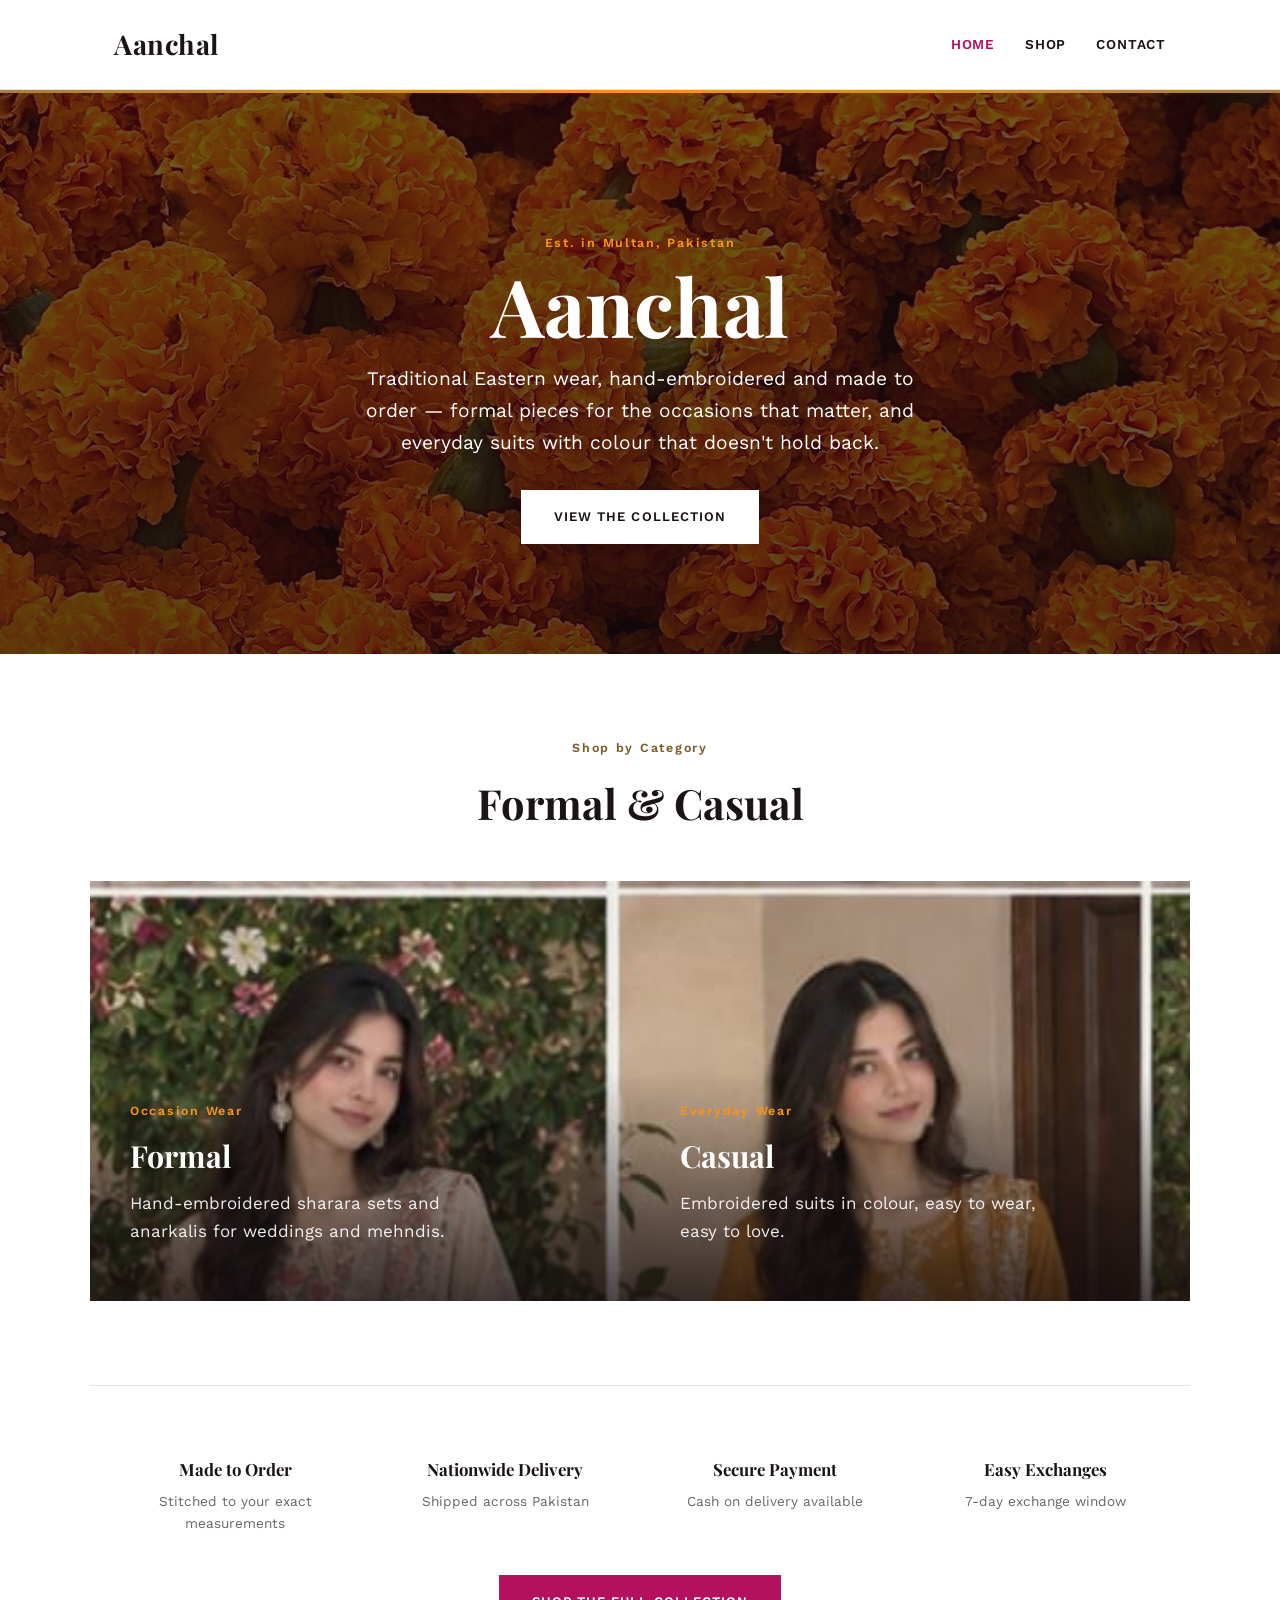
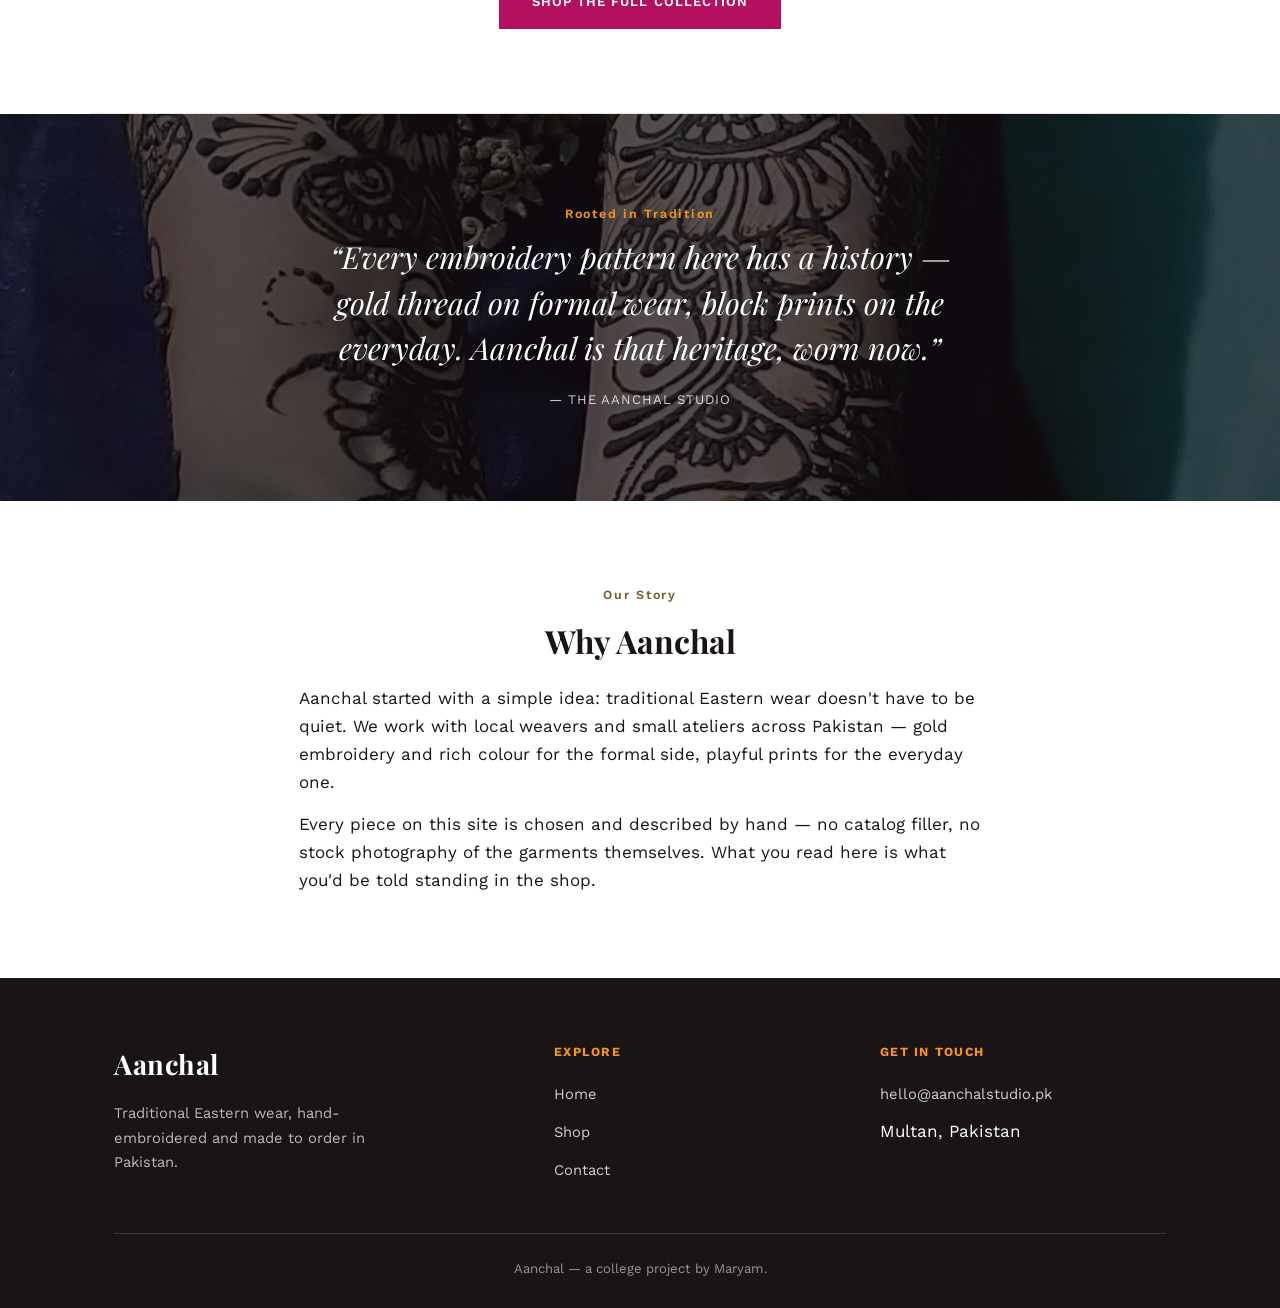
==== commit 10675753: "Replace home collection grid with trust badges + CTA; tighten mobile spacing" ====
--- a/index.html
+++ b/index.html
@@ -55,88 +55,27 @@
       </div>
     </section>
 
-    <section class="collection on-paper wrap reveal">
-      <div class="section-head">
-        <span class="eyebrow">New Arrivals</span>
-        <h2>The Collection</h2>
-        <p>A first look at Aanchal's formal and casual pieces — the full catalog is on the Shop page.</p>
-      </div>
-      <div class="grid">
-        <div class="card">
-          <div class="card-photo">
-            <img src="images/formal-ivory-sharara.jpg" alt="Ivory sharara set with gold embroidery">
-          </div>
-          <div class="card-body">
-            <div>
-              <p class="card-name">Ivory Zari Sharara Set</p>
-              <p class="card-desc">Gold zari embroidery, matching dupatta.</p>
-            </div>
-            <p class="card-price">PKR 16,500</p>
-          </div>
+    <section class="trust wrap reveal">
+      <div class="trust-grid">
+        <div class="trust-item">
+          <strong>Made to Order</strong>
+          <span>Stitched to your exact measurements</span>
         </div>
-        <div class="card">
-          <div class="card-photo">
-            <img src="images/formal-floral-anarkali.jpg" alt="Ivory floor-length anarkali with a pink floral print">
-          </div>
-          <div class="card-body">
-            <div>
-              <p class="card-name">Bell-Sleeve Floral Anarkali</p>
-              <p class="card-desc">Hand-painted floral print, flowing sleeves.</p>
-            </div>
-            <p class="card-price">PKR 19,500</p>
-          </div>
+        <div class="trust-item">
+          <strong>Nationwide Delivery</strong>
+          <span>Shipped across Pakistan</span>
         </div>
-        <div class="card">
-          <div class="card-photo">
-            <img src="images/formal-emerald-sharara.jpg" alt="Emerald green sharara set with gold embroidery">
-          </div>
-          <div class="card-body">
-            <div>
-              <p class="card-name">Emerald Embroidered Sharara</p>
-              <p class="card-desc">Dense gold embroidery, flared sharara.</p>
-            </div>
-            <p class="card-price">PKR 17,200</p>
-          </div>
+        <div class="trust-item">
+          <strong>Secure Payment</strong>
+          <span>Cash on delivery available</span>
         </div>
-        <div class="card casual">
-          <div class="card-photo">
-            <img src="images/casual-lilac-suit.jpg" alt="Lilac suit with delicate gold embroidery">
-          </div>
-          <div class="card-body">
-            <div>
-              <p class="card-name">Lilac Embroidered Suit</p>
-              <p class="card-desc">Straight-cut, delicate gold embroidery.</p>
-            </div>
-            <p class="card-price">PKR 7,800</p>
-          </div>
-        </div>
-        <div class="card casual">
-          <div class="card-photo">
-            <img src="images/casual-mustard-suit.jpg" alt="Mustard yellow suit with gold embroidery">
-          </div>
-          <div class="card-body">
-            <div>
-              <p class="card-name">Mustard Embroidered Suit</p>
-              <p class="card-desc">Straight-cut, gold embroidery, everyday wear.</p>
-            </div>
-            <p class="card-price">PKR 7,500</p>
-          </div>
-        </div>
-        <div class="card casual">
-          <div class="card-photo">
-            <img src="images/casual-beige-paisley-suit.jpg" alt="Beige suit with a paisley-inspired print">
-          </div>
-          <div class="card-body">
-            <div>
-              <p class="card-name">Beige Paisley Suit</p>
-              <p class="card-desc">Intricate paisley-inspired print.</p>
-            </div>
-            <p class="card-price">PKR 6,500</p>
-          </div>
+        <div class="trust-item">
+          <strong>Easy Exchanges</strong>
+          <span>7-day exchange window</span>
         </div>
       </div>
-      <div class="collection-more">
-        <a class="button ghost" href="shop.html">See the Full Collection</a>
+      <div class="trust-cta">
+        <a class="button" href="shop.html">Shop the Full Collection</a>
       </div>
     </section>
 
--- a/style.css
+++ b/style.css
@@ -400,6 +400,39 @@
   margin-top: 46px;
 }
 
+/* ---- trust badges + cta ---- */
+
+.trust {
+  padding: 70px 24px 84px;
+  border-top: 1px solid var(--line);
+  border-bottom: 1px solid var(--line);
+}
+
+.trust-grid {
+  display: grid;
+  grid-template-columns: repeat(4, 1fr);
+  gap: 28px;
+  text-align: center;
+  margin-bottom: 40px;
+}
+
+.trust-item strong {
+  display: block;
+  font-family: var(--display);
+  font-size: 1.05rem;
+  margin-bottom: 6px;
+}
+
+.trust-item span {
+  display: block;
+  font-size: 0.85rem;
+  opacity: 0.65;
+}
+
+.trust-cta {
+  text-align: center;
+}
+
 /* ---- traditional element divider ---- */
 
 .heritage-strip {
@@ -698,6 +731,11 @@
     grid-template-columns: 1fr;
   }
 
+  .trust-grid {
+    grid-template-columns: 1fr 1fr;
+    gap: 24px;
+  }
+
   .footer-grid {
     grid-template-columns: 1fr;
     gap: 30px;
@@ -728,6 +766,14 @@
     padding: 56px 0;
   }
 
+  .category {
+    padding: 40px 0 10px;
+  }
+
+  .trust {
+    padding: 48px 18px 56px;
+  }
+
   .grid {
     grid-template-columns: 1fr 1fr;
     gap: 16px;
